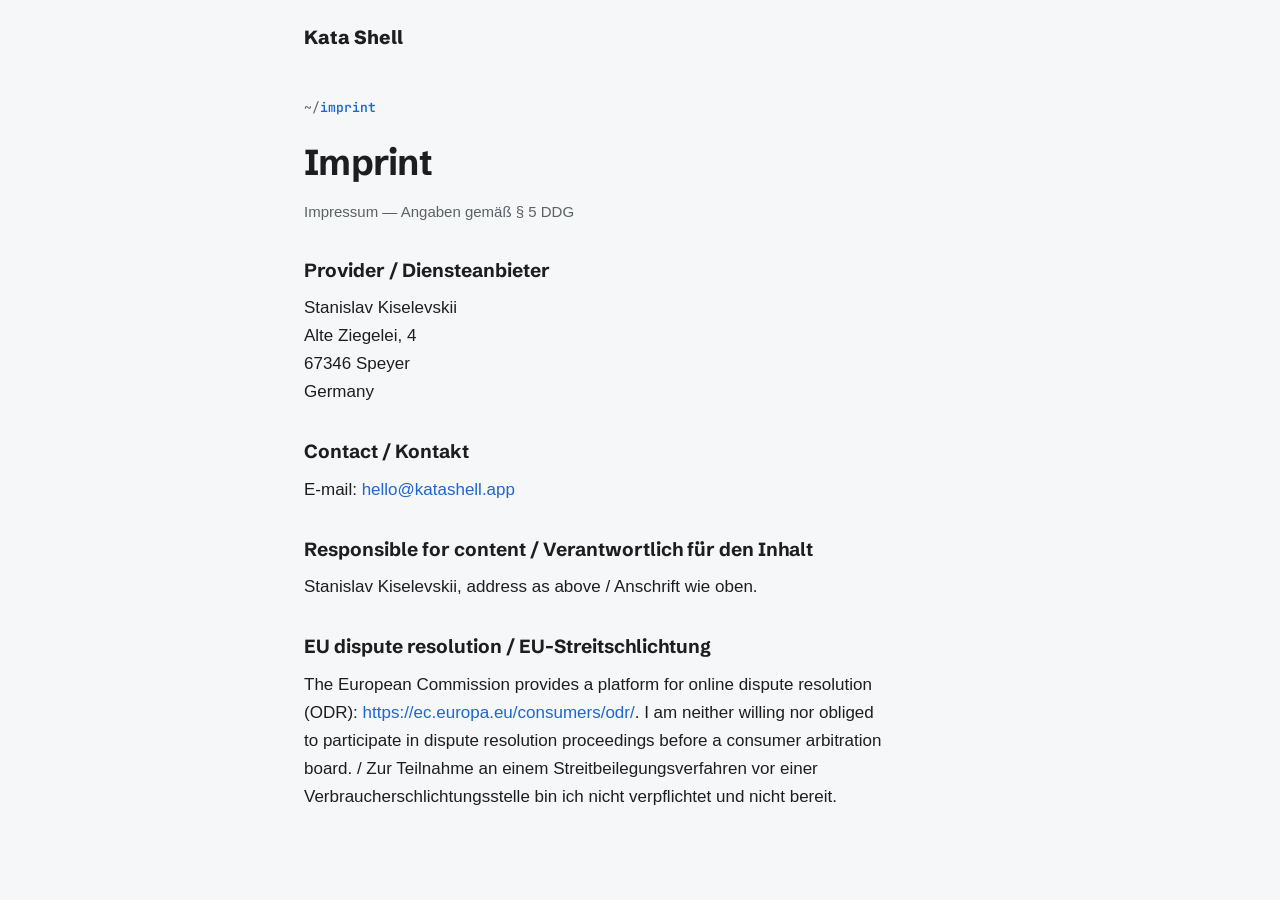
==== imprint/index.html @ 860cb19a "Additional pages" ====
<!DOCTYPE html>
<html lang="en">
<head>
<meta charset="UTF-8">
<meta name="viewport" content="width=device-width, initial-scale=1.0">
<title>Imprint — Kata Shell</title>
<meta name="robots" content="noindex">
<link rel="preconnect" href="https://fonts.googleapis.com">
<link rel="preconnect" href="https://fonts.gstatic.com" crossorigin>
<link href="https://fonts.googleapis.com/css2?family=Schibsted+Grotesk:wght@500;700;800&family=JetBrains+Mono:wght@400;600&display=swap" rel="stylesheet">
<style>
  :root {
    --paper: #f6f7f8; --ink: #1c1e21; --muted: #5b6069;
    --line: #dde0e4; --accent: #1e66d0;
    --display: "Schibsted Grotesk", -apple-system, sans-serif;
    --body: -apple-system, BlinkMacSystemFont, "Segoe UI", Roboto, "Helvetica Neue", sans-serif;
    --mono: "JetBrains Mono", ui-monospace, "SF Mono", Menlo, monospace;
  }
  * { margin: 0; padding: 0; box-sizing: border-box; }
  body { font-family: var(--body); background: var(--paper); color: var(--ink); line-height: 1.65; font-size: 17px; -webkit-font-smoothing: antialiased; }
  a { color: var(--accent); text-decoration: none; }
  a:hover { text-decoration: underline; }
  .wrap { max-width: 720px; margin: 0 auto; padding: 0 24px; }
  .topbar { padding: 22px 0 0; }
  .brand { font-family: var(--display); font-weight: 800; font-size: 19px; color: var(--ink); }
  .brand:hover { text-decoration: none; }
  main { padding: 44px 0 80px; }
  .eyebrow { font-family: var(--mono); font-size: 13px; font-weight: 600; color: var(--accent); margin-bottom: 14px; }
  .eyebrow::before { content: "~/"; color: var(--muted); font-weight: 400; }
  h1 { font-family: var(--display); font-weight: 700; font-size: clamp(28px, 4vw, 36px); letter-spacing: -0.02em; margin-bottom: 8px; }
  .de { color: var(--muted); font-size: 15px; margin-bottom: 28px; }
  h2 { font-family: var(--display); font-weight: 700; font-size: 19px; margin: 30px 0 8px; }
  p { max-width: 62ch; }
  p + p { margin-top: 10px; }
  address { font-style: normal; }
</style>
</head>
<body>
<header class="topbar"><div class="wrap"><a class="brand" href="/">Kata Shell</a></div></header>
<main>
  <div class="wrap">
    <p class="eyebrow">imprint</p>
    <h1>Imprint</h1>
    <p class="de">Impressum — Angaben gemäß §&nbsp;5&nbsp;DDG</p>

    <h2>Provider / Diensteanbieter</h2>
    <address>
      <p>
        <!-- TODO: your full legal name and postal address (no P.O. box) -->
        Stanislav Kiselevskii<br>
        Alte Ziegelei, 4<br>
        67346 Speyer<br>
        Germany
      </p>
    </address>

    <h2>Contact / Kontakt</h2>
    <p>E-mail: <a href="mailto:hello@katashell.app">hello@katashell.app</a></p>

    <h2>Responsible for content / Verantwortlich für den Inhalt</h2>
    <p>Stanislav Kiselevskii, address as above / Anschrift wie oben.</p>

    <!-- TODO: uncomment when a VAT ID exists
    <h2>VAT ID / Umsatzsteuer-ID</h2>
    <p>Umsatzsteuer-Identifikationsnummer gemäß § 27a UStG: DE000000000</p>
    -->

    <h2>EU dispute resolution / EU-Streitschlichtung</h2>
    <p>The European Commission provides a platform for online dispute resolution (ODR): <a href="https://ec.europa.eu/consumers/odr/" rel="noopener">https://ec.europa.eu/consumers/odr/</a>. I am neither willing nor obliged to participate in dispute resolution proceedings before a consumer arbitration board. / Zur Teilnahme an einem Streitbeilegungsverfahren vor einer Verbraucherschlichtungsstelle bin ich nicht verpflichtet und nicht bereit.</p>
  </div>
</main>
</body>
</html>
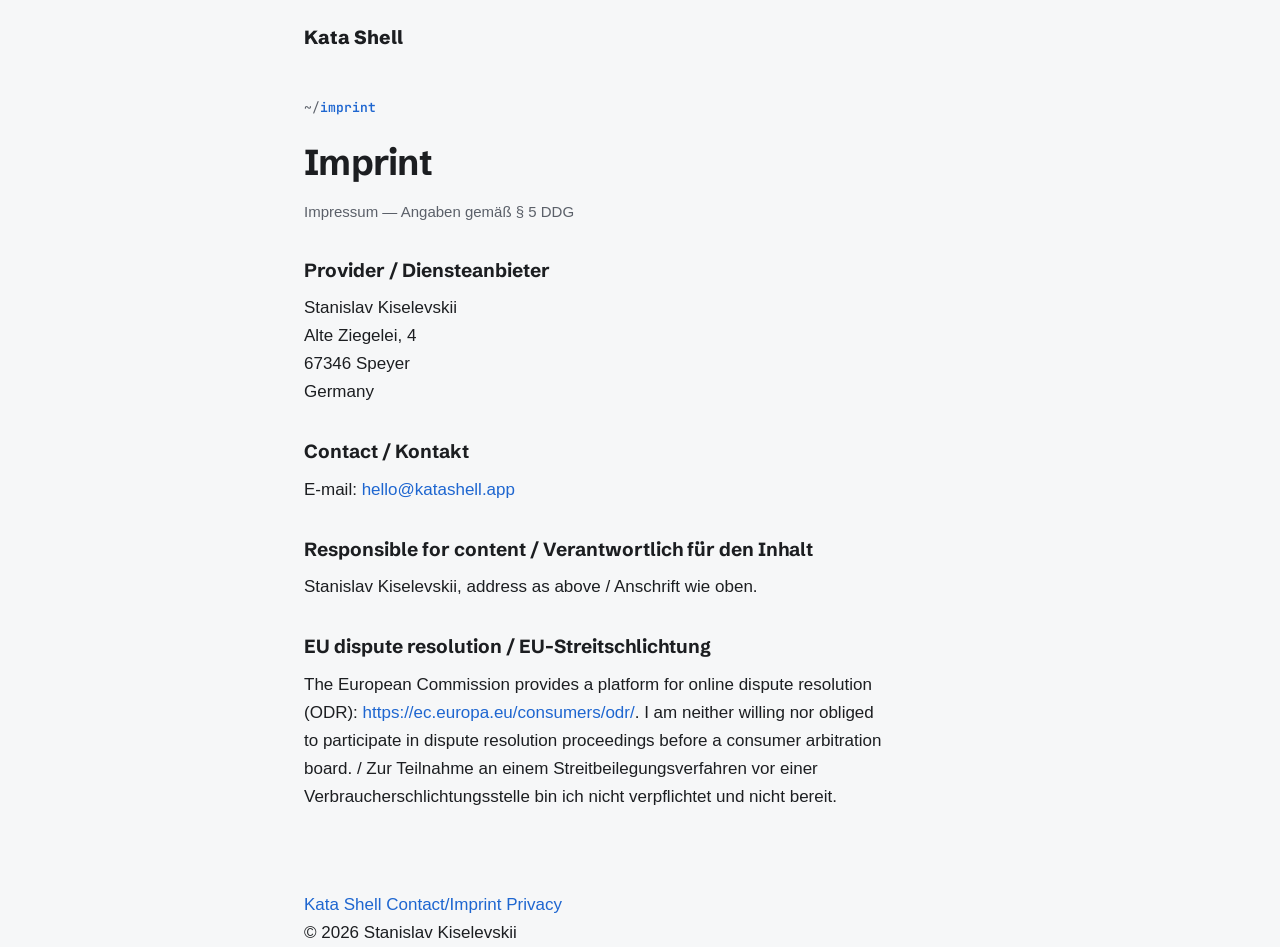
==== commit e5f5c3e3: "HTML Style Fix" ====
--- a/imprint/index.html
+++ b/imprint/index.html
@@ -1,73 +1,183 @@
 <!DOCTYPE html>
 <html lang="en">
+
 <head>
-<meta charset="UTF-8">
-<meta name="viewport" content="width=device-width, initial-scale=1.0">
-<title>Imprint — Kata Shell</title>
-<meta name="robots" content="noindex">
-<link rel="preconnect" href="https://fonts.googleapis.com">
-<link rel="preconnect" href="https://fonts.gstatic.com" crossorigin>
-<link href="https://fonts.googleapis.com/css2?family=Schibsted+Grotesk:wght@500;700;800&family=JetBrains+Mono:wght@400;600&display=swap" rel="stylesheet">
-<style>
-  :root {
-    --paper: #f6f7f8; --ink: #1c1e21; --muted: #5b6069;
-    --line: #dde0e4; --accent: #1e66d0;
-    --display: "Schibsted Grotesk", -apple-system, sans-serif;
-    --body: -apple-system, BlinkMacSystemFont, "Segoe UI", Roboto, "Helvetica Neue", sans-serif;
-    --mono: "JetBrains Mono", ui-monospace, "SF Mono", Menlo, monospace;
-  }
-  * { margin: 0; padding: 0; box-sizing: border-box; }
-  body { font-family: var(--body); background: var(--paper); color: var(--ink); line-height: 1.65; font-size: 17px; -webkit-font-smoothing: antialiased; }
-  a { color: var(--accent); text-decoration: none; }
-  a:hover { text-decoration: underline; }
-  .wrap { max-width: 720px; margin: 0 auto; padding: 0 24px; }
-  .topbar { padding: 22px 0 0; }
-  .brand { font-family: var(--display); font-weight: 800; font-size: 19px; color: var(--ink); }
-  .brand:hover { text-decoration: none; }
-  main { padding: 44px 0 80px; }
-  .eyebrow { font-family: var(--mono); font-size: 13px; font-weight: 600; color: var(--accent); margin-bottom: 14px; }
-  .eyebrow::before { content: "~/"; color: var(--muted); font-weight: 400; }
-  h1 { font-family: var(--display); font-weight: 700; font-size: clamp(28px, 4vw, 36px); letter-spacing: -0.02em; margin-bottom: 8px; }
-  .de { color: var(--muted); font-size: 15px; margin-bottom: 28px; }
-  h2 { font-family: var(--display); font-weight: 700; font-size: 19px; margin: 30px 0 8px; }
-  p { max-width: 62ch; }
-  p + p { margin-top: 10px; }
-  address { font-style: normal; }
-</style>
+  <meta charset="UTF-8">
+  <meta name="viewport" content="width=device-width, initial-scale=1.0">
+  <title>Imprint — Kata Shell</title>
+  <meta name="robots" content="noindex">
+  <link rel="icon" href="/favicon.svg" type="image/svg+xml">
+  <link rel="preconnect" href="https://fonts.googleapis.com">
+  <link rel="preconnect" href="https://fonts.gstatic.com" crossorigin>
+  <link
+    href="https://fonts.googleapis.com/css2?family=Schibsted+Grotesk:wght@500;700;800&family=JetBrains+Mono:wght@400;600&display=swap"
+    rel="stylesheet">
+  <style>
+    :root {
+      --paper: #f6f7f8;
+      --ink: #1c1e21;
+      --muted: #5b6069;
+      --line: #dde0e4;
+      --accent: #1e66d0;
+      --display: "Schibsted Grotesk", -apple-system, sans-serif;
+      --body: -apple-system, BlinkMacSystemFont, "Segoe UI", Roboto, "Helvetica Neue", sans-serif;
+      --mono: "JetBrains Mono", ui-monospace, "SF Mono", Menlo, monospace;
+    }
+
+    * {
+      margin: 0;
+      padding: 0;
+      box-sizing: border-box;
+    }
+
+    body {
+      font-family: var(--body);
+      background: var(--paper);
+      color: var(--ink);
+      line-height: 1.65;
+      font-size: 17px;
+      -webkit-font-smoothing: antialiased;
+    }
+
+    a {
+      color: var(--accent);
+      text-decoration: none;
+    }
+
+    a:hover {
+      text-decoration: underline;
+    }
+
+    .wrap {
+      max-width: 720px;
+      margin: 0 auto;
+      padding: 0 24px;
+    }
+
+    .topbar {
+      padding: 22px 0 0;
+    }
+
+    .brand {
+      font-family: var(--display);
+      font-weight: 800;
+      font-size: 19px;
+      color: var(--ink);
+    }
+
+    .brand:hover {
+      text-decoration: none;
+    }
+
+    main {
+      padding: 44px 0 80px;
+    }
+
+    .eyebrow {
+      font-family: var(--mono);
+      font-size: 13px;
+      font-weight: 600;
+      color: var(--accent);
+      margin-bottom: 14px;
+    }
+
+    .eyebrow::before {
+      content: "~/";
+      color: var(--muted);
+      font-weight: 400;
+    }
+
+    h1 {
+      font-family: var(--display);
+      font-weight: 700;
+      font-size: clamp(28px, 4vw, 36px);
+      letter-spacing: -0.02em;
+      margin-bottom: 8px;
+    }
+
+    .de {
+      color: var(--muted);
+      font-size: 15px;
+      margin-bottom: 28px;
+    }
+
+    h2 {
+      font-family: var(--display);
+      font-weight: 700;
+      font-size: 19px;
+      margin: 30px 0 8px;
+    }
+
+    p {
+      max-width: 62ch;
+    }
+
+    p+p {
+      margin-top: 10px;
+    }
+
+    address {
+      font-style: normal;
+    }
+  </style>
 </head>
+
 <body>
-<header class="topbar"><div class="wrap"><a class="brand" href="/">Kata Shell</a></div></header>
-<main>
-  <div class="wrap">
-    <p class="eyebrow">imprint</p>
-    <h1>Imprint</h1>
-    <p class="de">Impressum — Angaben gemäß §&nbsp;5&nbsp;DDG</p>
+  <header class="topbar">
+    <div class="wrap"><a class="brand" href="/">Kata Shell</a></div>
+  </header>
+  <main>
+    <div class="wrap">
+      <p class="eyebrow">imprint</p>
+      <h1>Imprint</h1>
+      <p class="de">Impressum — Angaben gemäß §&nbsp;5&nbsp;DDG</p>
 
-    <h2>Provider / Diensteanbieter</h2>
-    <address>
-      <p>
-        <!-- TODO: your full legal name and postal address (no P.O. box) -->
-        Stanislav Kiselevskii<br>
-        Alte Ziegelei, 4<br>
-        67346 Speyer<br>
-        Germany
-      </p>
-    </address>
+      <h2>Provider / Diensteanbieter</h2>
+      <address>
+        <p>
+          <!-- TODO: your full legal name and postal address (no P.O. box) -->
+          Stanislav Kiselevskii<br>
+          Alte Ziegelei, 4<br>
+          67346 Speyer<br>
+          Germany
+        </p>
+      </address>
 
-    <h2>Contact / Kontakt</h2>
-    <p>E-mail: <a href="mailto:hello@katashell.app">hello@katashell.app</a></p>
+      <h2>Contact / Kontakt</h2>
+      <p>E-mail: <a href="mailto:hello@katashell.app">hello@katashell.app</a></p>
 
-    <h2>Responsible for content / Verantwortlich für den Inhalt</h2>
-    <p>Stanislav Kiselevskii, address as above / Anschrift wie oben.</p>
+      <h2>Responsible for content / Verantwortlich für den Inhalt</h2>
+      <p>Stanislav Kiselevskii, address as above / Anschrift wie oben.</p>
 
-    <!-- TODO: uncomment when a VAT ID exists
+      <!-- TODO: uncomment when a VAT ID exists
     <h2>VAT ID / Umsatzsteuer-ID</h2>
     <p>Umsatzsteuer-Identifikationsnummer gemäß § 27a UStG: DE000000000</p>
     -->
 
-    <h2>EU dispute resolution / EU-Streitschlichtung</h2>
-    <p>The European Commission provides a platform for online dispute resolution (ODR): <a href="https://ec.europa.eu/consumers/odr/" rel="noopener">https://ec.europa.eu/consumers/odr/</a>. I am neither willing nor obliged to participate in dispute resolution proceedings before a consumer arbitration board. / Zur Teilnahme an einem Streitbeilegungsverfahren vor einer Verbraucherschlichtungsstelle bin ich nicht verpflichtet und nicht bereit.</p>
-  </div>
-</main>
+      <h2>EU dispute resolution / EU-Streitschlichtung</h2>
+      <p>The European Commission provides a platform for online dispute resolution (ODR): <a
+          href="https://ec.europa.eu/consumers/odr/" rel="noopener">https://ec.europa.eu/consumers/odr/</a>. I am
+        neither willing nor obliged to participate in dispute resolution proceedings before a consumer arbitration
+        board. / Zur Teilnahme an einem Streitbeilegungsverfahren vor einer Verbraucherschlichtungsstelle bin ich nicht
+        verpflichtet und nicht bereit.</p>
+    </div>
+  </main>
+
+  <footer>
+    <div class="wrap">
+      <nav>
+        <a href="/">Kata Shell</a>
+        <!-- <a href="/docs/">Docs</a> -->
+        <!-- <a href="/changelog/">Changelog</a> -->
+        <!-- <a href="mailto:hello@katashell.app">Contact</a> -->
+        <a href="/imprint/">Contact/Imprint</a>
+        <a href="/privacy/">Privacy</a>
+      </nav>
+      <!-- <p class="colophon">Kata Shell is a კატა product</p> -->
+      <p class="colophon">© 2026 Stanislav Kiselevskii</p>
+    </div>
+  </footer>
+
 </body>
-</html>
+
+</html>
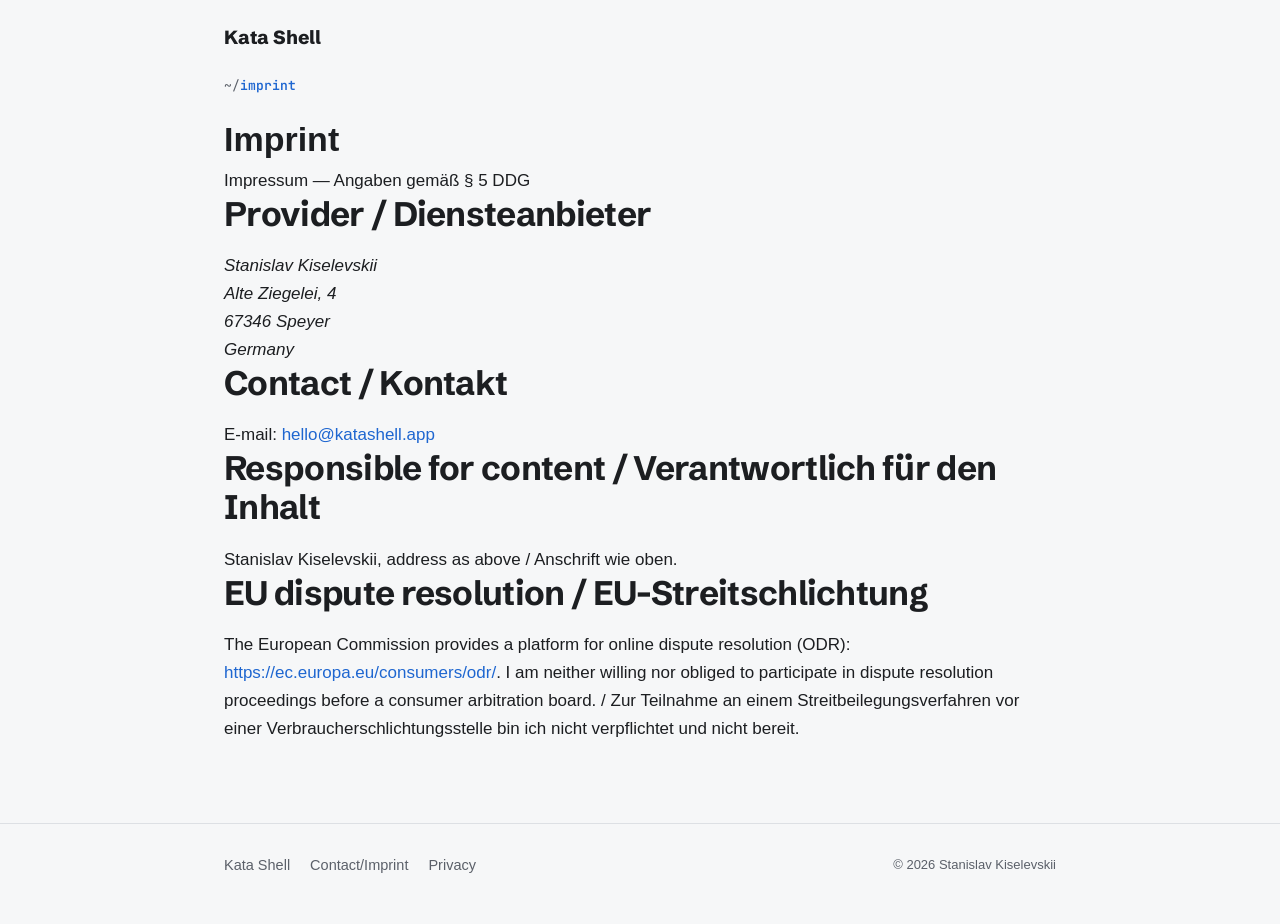
==== commit ae798e06: "Generalized css" ====
--- a/imprint/index.html
+++ b/imprint/index.html
@@ -12,114 +12,7 @@
   <link
     href="https://fonts.googleapis.com/css2?family=Schibsted+Grotesk:wght@500;700;800&family=JetBrains+Mono:wght@400;600&display=swap"
     rel="stylesheet">
-  <style>
-    :root {
-      --paper: #f6f7f8;
-      --ink: #1c1e21;
-      --muted: #5b6069;
-      --line: #dde0e4;
-      --accent: #1e66d0;
-      --display: "Schibsted Grotesk", -apple-system, sans-serif;
-      --body: -apple-system, BlinkMacSystemFont, "Segoe UI", Roboto, "Helvetica Neue", sans-serif;
-      --mono: "JetBrains Mono", ui-monospace, "SF Mono", Menlo, monospace;
-    }
-
-    * {
-      margin: 0;
-      padding: 0;
-      box-sizing: border-box;
-    }
-
-    body {
-      font-family: var(--body);
-      background: var(--paper);
-      color: var(--ink);
-      line-height: 1.65;
-      font-size: 17px;
-      -webkit-font-smoothing: antialiased;
-    }
-
-    a {
-      color: var(--accent);
-      text-decoration: none;
-    }
-
-    a:hover {
-      text-decoration: underline;
-    }
-
-    .wrap {
-      max-width: 720px;
-      margin: 0 auto;
-      padding: 0 24px;
-    }
-
-    .topbar {
-      padding: 22px 0 0;
-    }
-
-    .brand {
-      font-family: var(--display);
-      font-weight: 800;
-      font-size: 19px;
-      color: var(--ink);
-    }
-
-    .brand:hover {
-      text-decoration: none;
-    }
-
-    main {
-      padding: 44px 0 80px;
-    }
-
-    .eyebrow {
-      font-family: var(--mono);
-      font-size: 13px;
-      font-weight: 600;
-      color: var(--accent);
-      margin-bottom: 14px;
-    }
-
-    .eyebrow::before {
-      content: "~/";
-      color: var(--muted);
-      font-weight: 400;
-    }
-
-    h1 {
-      font-family: var(--display);
-      font-weight: 700;
-      font-size: clamp(28px, 4vw, 36px);
-      letter-spacing: -0.02em;
-      margin-bottom: 8px;
-    }
-
-    .de {
-      color: var(--muted);
-      font-size: 15px;
-      margin-bottom: 28px;
-    }
-
-    h2 {
-      font-family: var(--display);
-      font-weight: 700;
-      font-size: 19px;
-      margin: 30px 0 8px;
-    }
-
-    p {
-      max-width: 62ch;
-    }
-
-    p+p {
-      margin-top: 10px;
-    }
-
-    address {
-      font-style: normal;
-    }
-  </style>
+  <link rel="stylesheet" href="/assets/site.css">
 </head>
 
 <body>
--- a/assets/site.css
+++ b/assets/site.css
@@ -0,0 +1,490 @@
+    :root {
+        --paper: #f6f7f8;
+        --panel: #ffffff;
+        --ink: #1c1e21;
+        --muted: #5b6069;
+        --line: #dde0e4;
+        --accent: #1e66d0;
+        --accent-dark: #17509f;
+        --term-bg: #15171c;
+        --term-ink: #d7dae0;
+        --term-green: #4ac26b;
+        --radius: 10px;
+        --display: "Schibsted Grotesk", -apple-system, sans-serif;
+        /* Body is deliberately the system stack: a native app's page, set in the native font. */
+        --body: -apple-system, BlinkMacSystemFont, "Segoe UI", Roboto, "Helvetica Neue", sans-serif;
+        --mono: "JetBrains Mono", ui-monospace, "SF Mono", SFMono-Regular, Menlo, monospace;
+    }
+
+    * {
+        margin: 0;
+        padding: 0;
+        box-sizing: border-box;
+    }
+
+    html {
+        scroll-behavior: smooth;
+    }
+
+    @media (prefers-reduced-motion: reduce) {
+        html {
+            scroll-behavior: auto;
+        }
+
+        * {
+            animation: none !important;
+            transition: none !important;
+        }
+    }
+
+    body {
+        font-family: var(--body);
+        background: var(--paper);
+        color: var(--ink);
+        line-height: 1.65;
+        font-size: 17px;
+        -webkit-font-smoothing: antialiased;
+    }
+
+    a {
+        color: var(--accent);
+        text-decoration: none;
+    }
+
+    a:hover {
+        text-decoration: underline;
+    }
+
+    a:focus-visible,
+    button:focus-visible {
+        outline: 2px solid var(--accent);
+        outline-offset: 3px;
+        border-radius: 4px;
+    }
+
+    .wrap {
+        max-width: 880px;
+        margin: 0 auto;
+        padding: 0 24px;
+    }
+
+    /* ---------- top nav ---------- */
+    .topbar {
+        padding: 22px 0;
+    }
+
+    .topbar .wrap {
+        display: flex;
+        align-items: baseline;
+        justify-content: space-between;
+        gap: 16px;
+    }
+
+    .brand {
+        font-family: var(--display);
+        font-weight: 800;
+        font-size: 19px;
+        color: var(--ink);
+        letter-spacing: -0.01em;
+    }
+
+    .brand:hover {
+        text-decoration: none;
+    }
+
+    .topnav {
+        display: flex;
+        gap: 22px;
+        font-size: 14.5px;
+    }
+
+    .topnav a {
+        color: var(--muted);
+    }
+
+    .topnav a:hover {
+        color: var(--ink);
+        text-decoration: none;
+    }
+
+    /* ---------- hero ---------- */
+    .hero {
+        padding: 44px 0 26px;
+        text-align: center;
+    }
+
+    .hero h1 {
+        font-family: var(--display);
+        font-weight: 800;
+        font-size: clamp(38px, 6vw, 58px);
+        letter-spacing: -0.025em;
+        line-height: 1.05;
+    }
+
+    .hero .tagline {
+        margin: 18px auto 0;
+        max-width: 34ch;
+        font-family: var(--display);
+        font-weight: 500;
+        font-size: clamp(20px, 2.6vw, 25px);
+        line-height: 1.35;
+        color: var(--ink);
+    }
+
+    .hero .subline {
+        margin-top: 12px;
+        color: var(--muted);
+        font-size: 16px;
+    }
+
+    .cta {
+        margin-top: 28px;
+        display: flex;
+        flex-direction: column;
+        align-items: center;
+        gap: 10px;
+    }
+
+    .btn {
+        display: inline-block;
+        font-family: var(--display);
+        font-weight: 700;
+        font-size: 17px;
+        color: #fff;
+        background: var(--accent);
+        padding: 14px 30px;
+        border-radius: var(--radius);
+        border: none;
+        cursor: pointer;
+    }
+
+    .btn:hover {
+        background: var(--accent-dark);
+        text-decoration: none;
+    }
+
+    .meta-line {
+        font-family: var(--mono);
+        font-size: 12.5px;
+        color: var(--muted);
+    }
+
+    .meta-line a {
+        color: var(--muted);
+        text-decoration: underline;
+    }
+
+    /* ---------- app window frame ---------- */
+    .window {
+        margin: 36px auto 0;
+        max-width: 820px;
+        background: var(--panel);
+        border: 1px solid var(--line);
+        border-radius: 12px;
+        box-shadow: 0 24px 60px -28px rgba(28, 30, 33, 0.28);
+        overflow: hidden;
+    }
+
+    .window-titlebar {
+        display: flex;
+        align-items: center;
+        gap: 8px;
+        padding: 11px 14px;
+        background: #ececee;
+        border-bottom: 1px solid var(--line);
+    }
+
+    .dot {
+        width: 12px;
+        height: 12px;
+        border-radius: 50%;
+    }
+
+    .dot.r {
+        background: #ff5f57;
+    }
+
+    .dot.y {
+        background: #febc2e;
+    }
+
+    .dot.g {
+        background: #28c840;
+    }
+
+    .window-title {
+        margin-left: 8px;
+        font-size: 13px;
+        color: var(--muted);
+    }
+
+    .window img {
+        display: block;
+        width: 100%;
+        height: auto;
+    }
+
+    /* ---------- sections ---------- */
+    section {
+        padding: 64px 0 8px;
+    }
+
+    .eyebrow {
+        font-family: var(--mono);
+        font-size: 13px;
+        font-weight: 600;
+        color: var(--accent);
+        margin-bottom: 14px;
+    }
+
+    .eyebrow::before {
+        content: "~/";
+        color: var(--muted);
+        font-weight: 400;
+    }
+
+    h2 {
+        font-family: var(--display);
+        font-weight: 700;
+        font-size: clamp(26px, 3.6vw, 34px);
+        letter-spacing: -0.02em;
+        line-height: 1.15;
+        margin-bottom: 18px;
+    }
+
+    .prose p {
+        max-width: 62ch;
+    }
+
+    .prose p+p {
+        margin-top: 14px;
+    }
+
+    /* ---------- feature rows ---------- */
+    .feature {
+        display: grid;
+        grid-template-columns: minmax(0, 1fr);
+        gap: 18px;
+        padding: 30px 0;
+        border-top: 1px solid var(--line);
+    }
+
+    .features .feature:first-of-type {
+        border-top: none;
+        padding-top: 8px;
+    }
+
+    .feature h3 {
+        font-family: var(--display);
+        font-weight: 700;
+        font-size: 21px;
+        letter-spacing: -0.01em;
+    }
+
+    .feature p {
+        color: var(--ink);
+        max-width: 60ch;
+    }
+
+    .feature .note {
+        color: var(--muted);
+        font-size: 15px;
+        margin-top: 6px;
+    }
+
+    .shot {
+        border: 1px solid var(--line);
+        border-radius: var(--radius);
+        background: var(--panel);
+        color: var(--muted);
+        font-size: 14px;
+        text-align: center;
+        padding: 52px 16px;
+    }
+
+    /* Replace each .shot placeholder with a real screenshot:
+     <img class="shot-img" src="feature-tree.png" alt="..."> */
+    .shot-img {
+        display: block;
+        width: 100%;
+        height: auto;
+        border: 1px solid var(--line);
+        border-radius: var(--radius);
+    }
+
+    .shotwrap img {
+        max-width: 100%;
+        height: auto;
+    }
+
+    kbd {
+        font-family: var(--mono);
+        font-size: 0.82em;
+        font-weight: 600;
+        background: #fff;
+        border: 1px solid var(--line);
+        border-bottom-width: 2.5px;
+        border-radius: 6px;
+        padding: 2px 7px;
+        white-space: nowrap;
+    }
+
+    /* ---------- terminal climax ---------- */
+    .feature.feature-terminal {
+        display: block;
+    }
+
+    .feature-terminal {
+        background: var(--term-bg);
+        color: var(--term-ink);
+        border-radius: 14px;
+        border: none;
+        padding: 34px 34px 30px;
+        margin-top: 30px;
+    }
+
+    .feature-terminal h3 {
+        color: #fff;
+    }
+
+    .feature-terminal p {
+        color: var(--term-ink);
+    }
+
+    .feature-terminal .note {
+        color: #8b919c;
+    }
+
+    .termline {
+        font-family: var(--mono);
+        font-size: 14px;
+        margin-top: 18px;
+        padding: 16px 18px;
+        background: #0d0f13;
+        border-radius: 8px;
+        overflow-x: auto;
+        white-space: pre-wrap;
+        word-break: normal;
+        color: var(--term-ink);
+        color-scheme: dark;
+    }
+
+    .termline .prompt {
+        color: var(--term-green);
+    }
+
+    .termline .dim {
+        color: #6c7380;
+    }
+
+    /* ---------- early access ---------- */
+    .ea-box {
+        background: var(--panel);
+        border: 1px solid var(--line);
+        border-left: 4px solid var(--accent);
+        border-radius: var(--radius);
+        padding: 30px 32px;
+        max-width: 720px;
+    }
+
+    .ea-box h2 {
+        margin-bottom: 12px;
+    }
+
+    .ea-box p {
+        max-width: 60ch;
+    }
+
+    .ea-box p+p {
+        margin-top: 12px;
+    }
+
+    .ea-box .price {
+        font-family: var(--display);
+        font-weight: 700;
+    }
+
+    /* ---------- FAQ ---------- */
+    .faq details {
+        border-top: 1px solid var(--line);
+        padding: 16px 0;
+        max-width: 720px;
+    }
+
+    .faq details:last-of-type {
+        border-bottom: 1px solid var(--line);
+    }
+
+    .faq summary {
+        font-family: var(--display);
+        font-weight: 700;
+        font-size: 17.5px;
+        cursor: pointer;
+        list-style: none;
+        display: flex;
+        justify-content: space-between;
+        align-items: baseline;
+        gap: 16px;
+    }
+
+    .faq summary::-webkit-details-marker {
+        display: none;
+    }
+
+    .faq summary::after {
+        content: "+";
+        font-family: var(--mono);
+        color: var(--muted);
+    }
+
+    .faq details[open] summary::after {
+        content: "–";
+    }
+
+    .faq details p {
+        margin-top: 10px;
+        color: var(--ink);
+        max-width: 62ch;
+    }
+
+    /* ---------- footer ---------- */
+    footer {
+        margin-top: 80px;
+        border-top: 1px solid var(--line);
+        padding: 30px 0 46px;
+    }
+
+    footer .wrap {
+        display: flex;
+        flex-wrap: wrap;
+        justify-content: space-between;
+        gap: 14px;
+    }
+
+    footer nav {
+        display: flex;
+        flex-wrap: wrap;
+        gap: 20px;
+        font-size: 14.5px;
+    }
+
+    footer nav a {
+        color: var(--muted);
+    }
+
+    footer .colophon {
+        font-size: 13px;
+        color: var(--muted);
+    }
+
+    @media (min-width: 700px) {
+        .feature {
+            grid-template-columns: minmax(0, 5fr) minmax(0, 4fr);
+            align-items: center;
+            gap: 36px;
+        }
+
+        .feature:nth-of-type(even) .shotwrap {
+            order: -1;
+        }
+    }
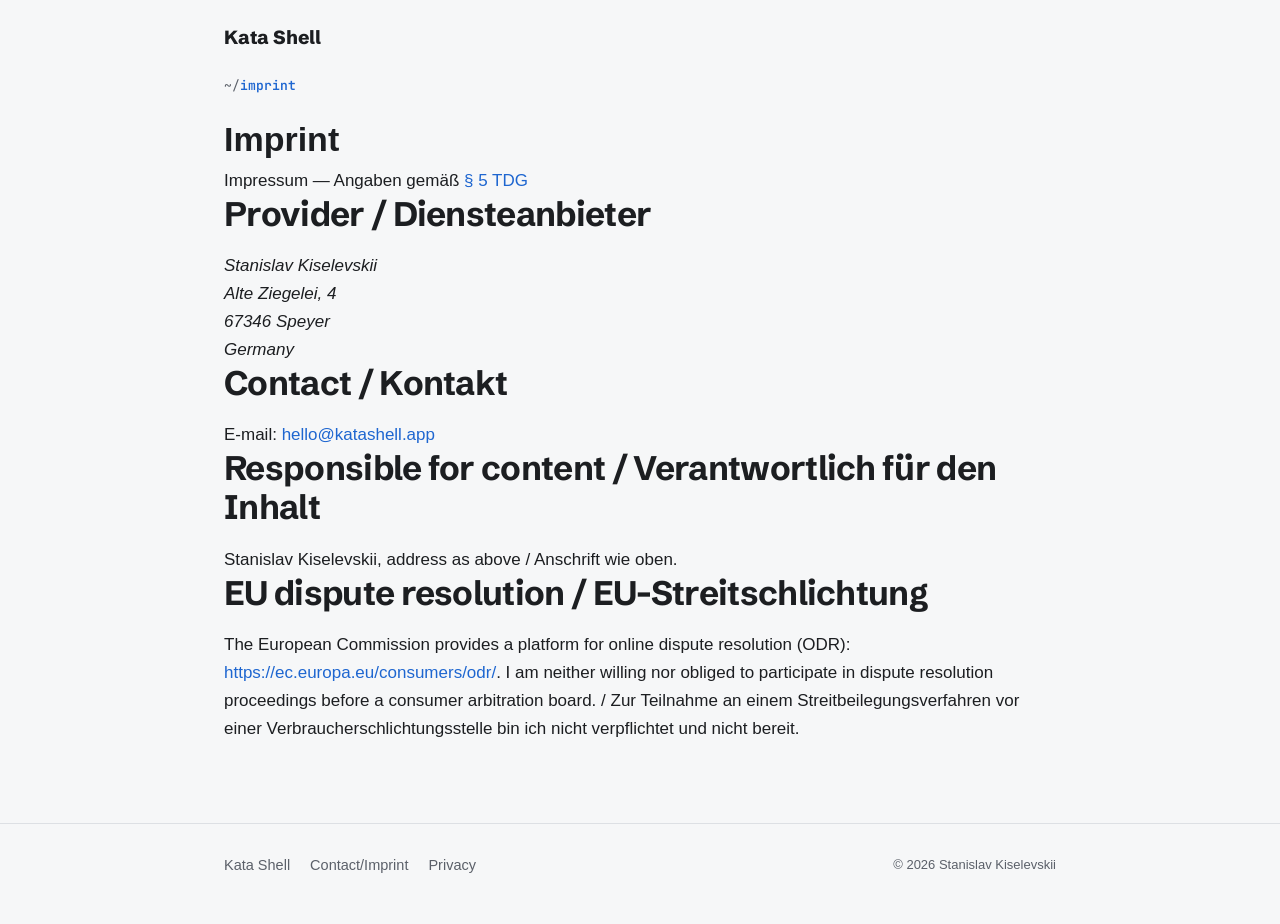
==== commit b3f2bed4: "FAQ: Uninstallation Instruction and tiny cosmetic things" ====
--- a/imprint/index.html
+++ b/imprint/index.html
@@ -23,7 +23,7 @@
     <div class="wrap">
       <p class="eyebrow">imprint</p>
       <h1>Imprint</h1>
-      <p class="de">Impressum — Angaben gemäß §&nbsp;5&nbsp;DDG</p>
+      <p class="de">Impressum — Angaben gemäß <a href="https://www.gesetze-im-internet.de/tdsg/__5.html" rel="noopener">§&nbsp;5&nbsp;TDG</a></p>
 
       <h2>Provider / Diensteanbieter</h2>
       <address>
@@ -48,11 +48,11 @@
     -->
 
       <h2>EU dispute resolution / EU-Streitschlichtung</h2>
-      <p>The European Commission provides a platform for online dispute resolution (ODR): <a
-          href="https://ec.europa.eu/consumers/odr/" rel="noopener">https://ec.europa.eu/consumers/odr/</a>. I am
-        neither willing nor obliged to participate in dispute resolution proceedings before a consumer arbitration
-        board. / Zur Teilnahme an einem Streitbeilegungsverfahren vor einer Verbraucherschlichtungsstelle bin ich nicht
-        verpflichtet und nicht bereit.</p>
+      <p>The European Commission provides a platform for online dispute resolution (ODR): 
+        <a href="https://ec.europa.eu/consumers/odr/" rel="noopener">https://ec.europa.eu/consumers/odr/</a>. 
+        I am neither willing nor obliged to participate in dispute resolution proceedings before a consumer 
+        arbitration board. / Zur Teilnahme an einem Streitbeilegungsverfahren vor einer 
+        Verbraucherschlichtungsstelle bin ich nicht verpflichtet und nicht bereit.</p>
     </div>
   </main>
 
